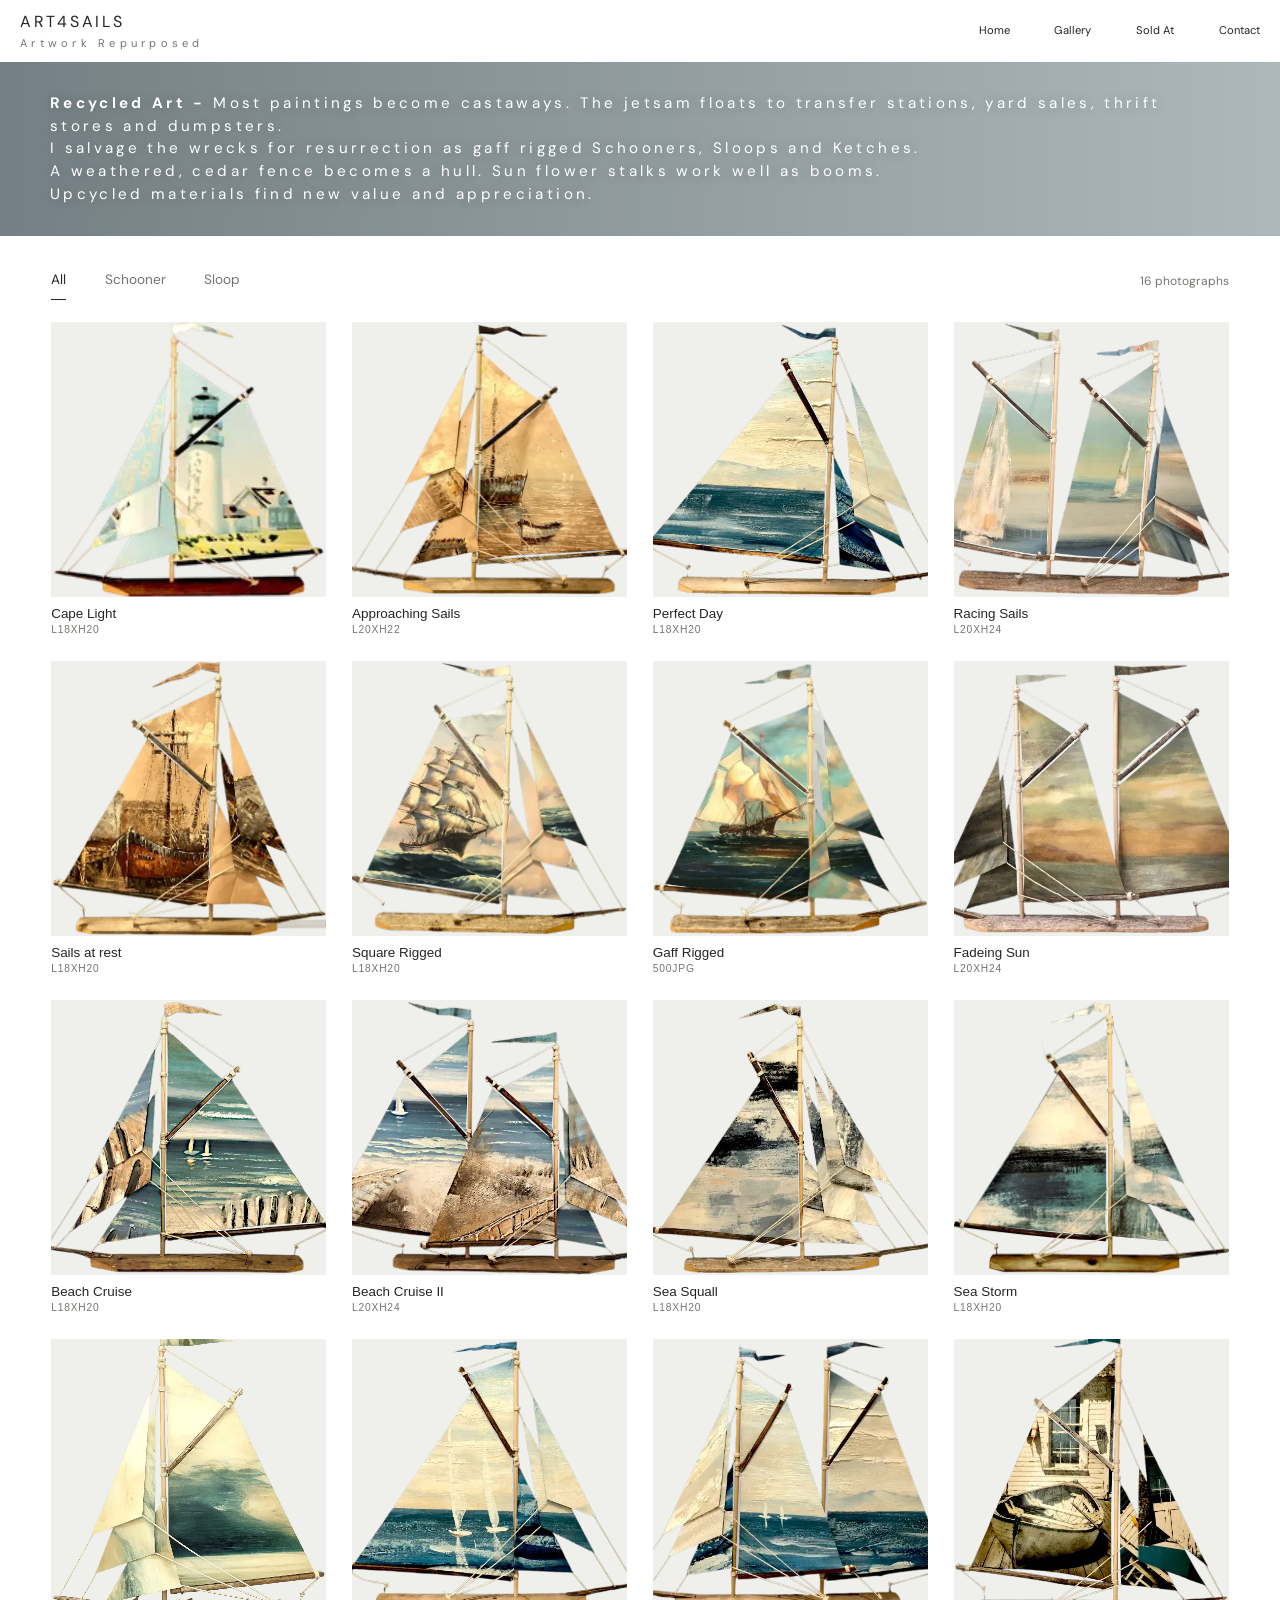
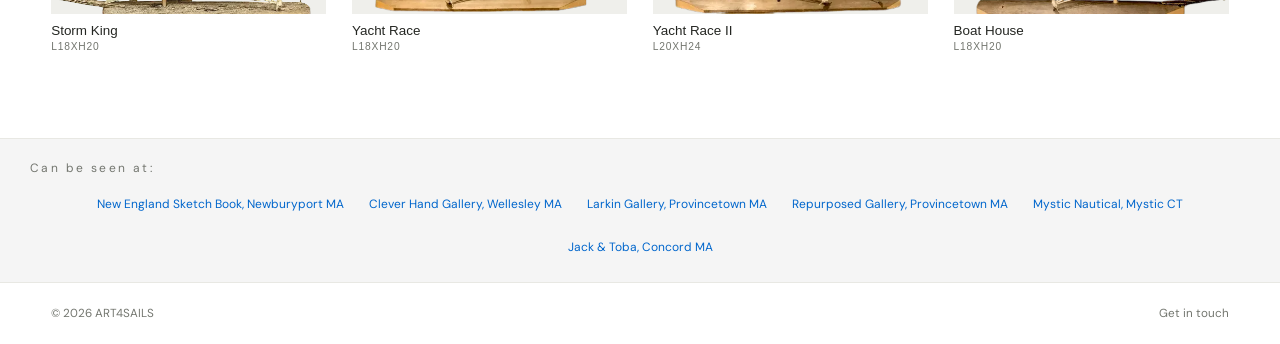
==== docs/index.html @ 1a213012 "git commit -m "add email addr and change folder name to docs."" ====
<!doctype html>
<html lang="en">
<head>
  <meta charset="utf-8">
  <!--<meta name="viewport" content="width=device-width, initial-scale=1"> -->
 <meta name="viewport" content="width=device-width, initial-scale=1.0, maximum-scale=1.0,user-scalable=0">
 <meta name="keywords" content="recycled art,upcycled art,repurposed art,handmade art,art 4 sail,art for sale,art for sail,dumpster divers">
  <meta name="description" content="A personal photography portfolio.">
  <title>Art4Sails web2 </title>
  <link rel="stylesheet" href="CSS/styles.css">
</head>
<body>
  <header class="site-header">
    <a class="brand" href="#" aria-label="Home">ART4SAILS <span>Artwork Repurposed</span></a>
    <button class="menu-toggle" id="menuToggle" aria-expanded="false" aria-controls="mainNav">Menu</button>
    <nav id="mainNav" class="main-nav" aria-label="Main navigation">
      <a href="#">Home</a><a href="#gallery">Gallery</a><a href="#about">Sold At</a><a href="mailto:rickfrankosky@comcast.net">Contact</a>
    </nav>
  </header>

  <main>
    <section class="hero" aria-label="Portfolio introduction">
      <div class="hero-copy">
        <p>
<strong>Recycled Art - </strong> Most paintings become castaways. The jetsam floats to transfer stations, yard sales, thrift stores and dumpsters. <br> I salvage the wrecks for resurrection as gaff rigged Schooners, Sloops and Ketches. 
<br>
A weathered, cedar fence becomes a hull.  Sun flower stalks work well as booms.  
<br>
Upcycled materials find new value and appreciation.</p>
      </div>
    </section>

    <section id="gallery" class="gallery-section" aria-label="Photo portfolio">
      <div class="gallery-toolbar">
        <nav id="categoryFilters" class="category-filters" aria-label="Filter gallery by category">
          <button class="filter-button active" data-category="all">All</button>
        </nav>
        <span class="gallery-count" id="galleryCount"></span>
      </div>
      <div id="galleryGrid" class="gallery-grid"></div>
      <p id="emptyMessage" class="empty-message" hidden>No photographs in this collection yet.</p>
    </section>

    <section id="about" class="about-section">
      <p class="eyebrow">Can be seen at:</p>
	  
	<div class="links-container">

    <a href="https://nesketchbook.com/" target="_blank" rel="noopener noreferrer">
         New England Sketch Book, Newburyport MA 
    </a>

    <a href="https://cleverhandgallery.com/" target="_blank" rel="noopener noreferrer">
         Clever Hand Gallery, Wellesley MA 
    </a>

    <a href="http://www.larkingallery.com/" target="_blank" rel="noopener noreferrer">
        Larkin Gallery, Provincetown MA 
    </a>

    <a href="https://repurposedonline.com/" target="_blank" rel="noopener noreferrer">
         Repurposed Gallery, Provincetown MA 
    </a>

    <a href="https://mysticnautical.com/" target="_blank" rel="noopener noreferrer">
         Mystic Nautical, Mystic CT 
    </a>
    <a  href="https://jackandtoba.com/" target="_blank" rel="noopener noreferrer"> Jack &amp; Toba, Concord MA
    </a>

</div>
</section>
  </main>

  <footer class="site-footer">
    <span>© <span id="year"></span> ART4SAILS</span>
    <span><a href="mailto:rickfrankosky@comcast.net">Get in touch</a></span>
  </footer>

  <dialog id="lightbox" class="lightbox" aria-label="Photograph viewer">
    <button class="lightbox-close" id="closeLightbox" aria-label="Close photograph viewer">×</button>
    <button class="lightbox-nav prev" id="prevPhoto" aria-label="Previous photograph">‹</button>
    <figure><img id="lightboxImage" alt=""><figcaption id="lightboxCaption"></figcaption></figure>
    <button class="lightbox-nav next" id="nextPhoto" aria-label="Next photograph">›</button>
    <div class="lightbox-counter" id="lightboxCounter"></div>
  </dialog>
  <script src="Java/script.js"></script>
</body>
</html>
---- docs/CSS/styles.css ----
@import url('https://fonts.googleapis.com/css2?family=DM+Sans:wght@400;500;600&family=Playfair+Display:wght@500&display=swap');
:root { --ink:#242622; --muted:#73766f; --paper:#fff; --line:#e8e8e3; --accent:#3d5b68; --max:1600px; }
* { box-sizing:border-box; }
html { scroll-behavior:smooth; }
body { margin:0; color:var(--ink); background:var(--paper); font-family:"DM Sans",Arial,sans-serif; line-height:1.5; }
a { color:inherit; text-decoration:none; }
.site-header { max-width:var(--max); margin:auto; padding:10px clamp(10px,4vw,20px); display:flex; align-items:center; justify-content:space-between; gap:15px; }
.brand { font-size:clamp(.50rem,2vw,1rem); font-weight:400; letter-spacing:.17em; white-space:nowrap; }
.brand span { display:block; margin-top:1px; font-size:.70rem; letter-spacing:.38em; color:var(--muted); }
.main-nav { display:flex; align-items:center; gap:clamp(20px,3.5vw,52px); font-size:.70rem; }
.main-nav a { padding:8px 0; border-bottom:1px solid transparent; }
.main-nav a:hover { border-color:var(--ink); }
.menu-toggle { display:none; border:1px solid var(--line); background:white; padding:8px 12px; font:inherit; }
.hero { min-height:clamp(20px,3vw,30px); display:flex; align-items:center; background:linear-gradient(90deg,rgba(9,23,31,.48),rgba(9,23,31,.20)),url("") center 54%/cover no-repeat, #d7e0e2; color:white; }

/*.hero h1 { margin:0; font:500 clamp(.75rem,3.4vw,1rem)/1.2 "Playfair Display",Georgia,serif; }*/

.hero-copy { width:100%; max-width:var(--max); margin:auto;padding:0px ; text-shadow:0 1px 12px rgba(0,0,0,.25); }
/*  padding:22px clamp(10px,2vw,30px) */
.hero-copy p { font-size:clamp(.75rem,1.2vw,.95rem); letter-spacing:.22em; margin:30px 50px 30px; }
.hero-copy p span { padding:10 .5em; opacity:.8; }

.gallery-section { max-width:var(--max); margin:auto; padding:26px clamp(20px,4vw,64px) 86px; }
.gallery-toolbar { display:flex; align-items:center; justify-content:space-between; gap:20px; margin-bottom:22px; }
.category-filters { display:flex; flex-wrap:wrap; gap:clamp(17px,3vw,44px); }
.filter-button { border:0; border-bottom:1px solid transparent; padding:8px 0 9px; background:transparent; color:var(--muted); font:inherit; font-size:.85rem; cursor:pointer; }
.filter-button:hover,.filter-button.active { color:var(--ink); border-color:var(--ink); }
.gallery-count { color:var(--muted); font-size:.75rem; white-space:nowrap; }
/* Uniform grid: every thumbnail uses the same 4:3 frame; object-fit crops without distortion. */
.gallery-grid { display:grid; grid-template-columns:repeat(4,minmax(0,1fr)); gap:clamp(18px,2vw,30px) clamp(14px,2vw,30px); }
.photo-card { min-width:0; border:0; padding:0; background:transparent; color:inherit; text-align:left; cursor:pointer; }
.photo-card img { display:block; width:100%; aspect-ratio:4/4; object-fit:cover; background:#efefeb; transition:opacity .2s ease; }
.photo-card:hover img { opacity:.86; }
.photo-title { display:block; margin-top:9px; font-size:.84rem; font-weight:400; }
.photo-category { display:block; margin-top:3px; color:var(--muted); font-size:.64rem; letter-spacing:.08em; text-transform:uppercase; }
.empty-message { color:var(--muted); padding:28px 0; }

/*.about-section { border-top:1px solid var(--line); max-width:var(--max); margin:auto; padding:20px clamp(10px,4vw,20px) 46px;background-color: #f5f5f5;}*/

.about-section { border-top:1px solid var(--line); max-width:var(--max); margin:auto; padding:20px clamp(20px,4vw,30px) 20px; background-color: #f5f5f5; }
.eyebrow { margin:0 0 12px; color:var(--muted); font-size:.75rem; letter-spacing:.2em; }

.links-container {
    display: flex;
    flex-direction: row;
    flex-wrap: wrap;
    justify-content: center;
    align-items: center;
    gap: 15px;
    padding: 1px;
    width: 100%;
    box-sizing: border-box;
    background-color: #f5f5f5; }

/* Style individual links 
.links-container a {
    display: inline-block;
    padding: 10px 20px;
    background-color: #336699;
    color: white;
    text-decoration: none;
    border-radius: 5px;
    font-family: Arial, sans-serif;
    font-size: 16px; }  */
	
.links-container a { color: #0066cc; background: none; padding: 5px; text-decoration: none; font-size: 12px; }	

/* Change appearance when mouse hovers 
.links-container a:hover {
    background-color: #224466; }  */
	
.links-container a:hover { color: #cc3300; }

/* Keyboard focus */
.links-container a:focus-visible {
    outline: 3px solid orange;
    outline-offset: 3px; }
	
/* for iphones  */
@media (max-width: 560px) {
    .links-container { flex-direction: column; align-items: stretch; gap: 10px; }
    .links-container a { text-align: center; } }	
	

.site-footer { border-top:1px solid var(--line); padding:22px clamp(20px,4vw,64px); display:flex; justify-content:space-between; gap:18px; color:var(--muted); font-size:.73rem; }
.site-footer a:hover { color:var(--ink); }
.lightbox { position:fixed; border:0; padding:48px 64px 35px; width:100vw; height:100vh; max-width:none; max-height:none; margin:0; background:rgba(15,17,17,.97); color:white; overflow:hidden; }
.lightbox::backdrop { background:rgba(0,0,0,.9); }
.lightbox figure { height:100%; margin:0; display:flex; flex-direction:column; justify-content:center; align-items:center; gap:12px; }
.lightbox figure img { max-width:100%; max-height:calc(100vh - 125px); width:auto; height:auto; object-fit:contain; }
.lightbox figcaption { color:#e4e4e0; font-size:.86rem; text-align:center; }
.lightbox-close,.lightbox-nav { position:absolute; z-index:2; border:0; background:transparent; color:white; cursor:pointer; line-height:1; }
.lightbox-close { top:18px; right:24px; font-size:2.4rem; }
.lightbox-nav { top:50%; transform:translateY(-50%); padding:10px; font-size:3.2rem; }
.lightbox-nav.prev { left:16px; } .lightbox-nav.next { right:16px; }
.lightbox-counter { position:absolute; bottom:15px; left:0; right:0; text-align:center; color:#aaa; font-size:.75rem; }
@media(max-width:1100px) { .gallery-grid { grid-template-columns:repeat(3,minmax(0,1fr)); } }
@media(max-width:760px) { .gallery-grid { grid-template-columns:repeat(2,minmax(0,1fr)); } .hero { min-height:220px; } }
@media(max-width:560px) {
  .site-header { padding-top:17px; padding-bottom:17px; position:relative; }
  .brand { font-size:.95rem; letter-spacing:.12em; } .brand span { font-size:.55rem; letter-spacing:.28em; }
  .menu-toggle { display:block; }
  .main-nav { display:none; position:absolute; z-index:5; top:100%; left:0; right:0; padding:15px 22px 20px; background:white; border-top:1px solid var(--line); flex-direction:column; align-items:flex-start; gap:10px; }
  .main-nav.open { display:flex; }
  
  .hero { min-height:190px; }
  .gallery-toolbar { align-items:flex-start; flex-direction:column; gap:8px; }
  .category-filters { gap:18px; }
  .gallery-grid { gap:20px 12px; }
  .photo-title { font-size:.78rem; }
  .photo-category { font-size:.58rem; }
  .lightbox { padding:50px 30px 38px; }
  .lightbox figure img { max-width:100%; max-height:calc(100vh - 135px); }
  .lightbox-nav.prev { left:0; } .lightbox-nav.next { right:0; }
  .site-footer { flex-direction:column; gap:4px; }
}
@media(prefers-reduced-motion:reduce) { html{scroll-behavior:auto} *,*::before,*::after{transition-duration:.01ms!important} }
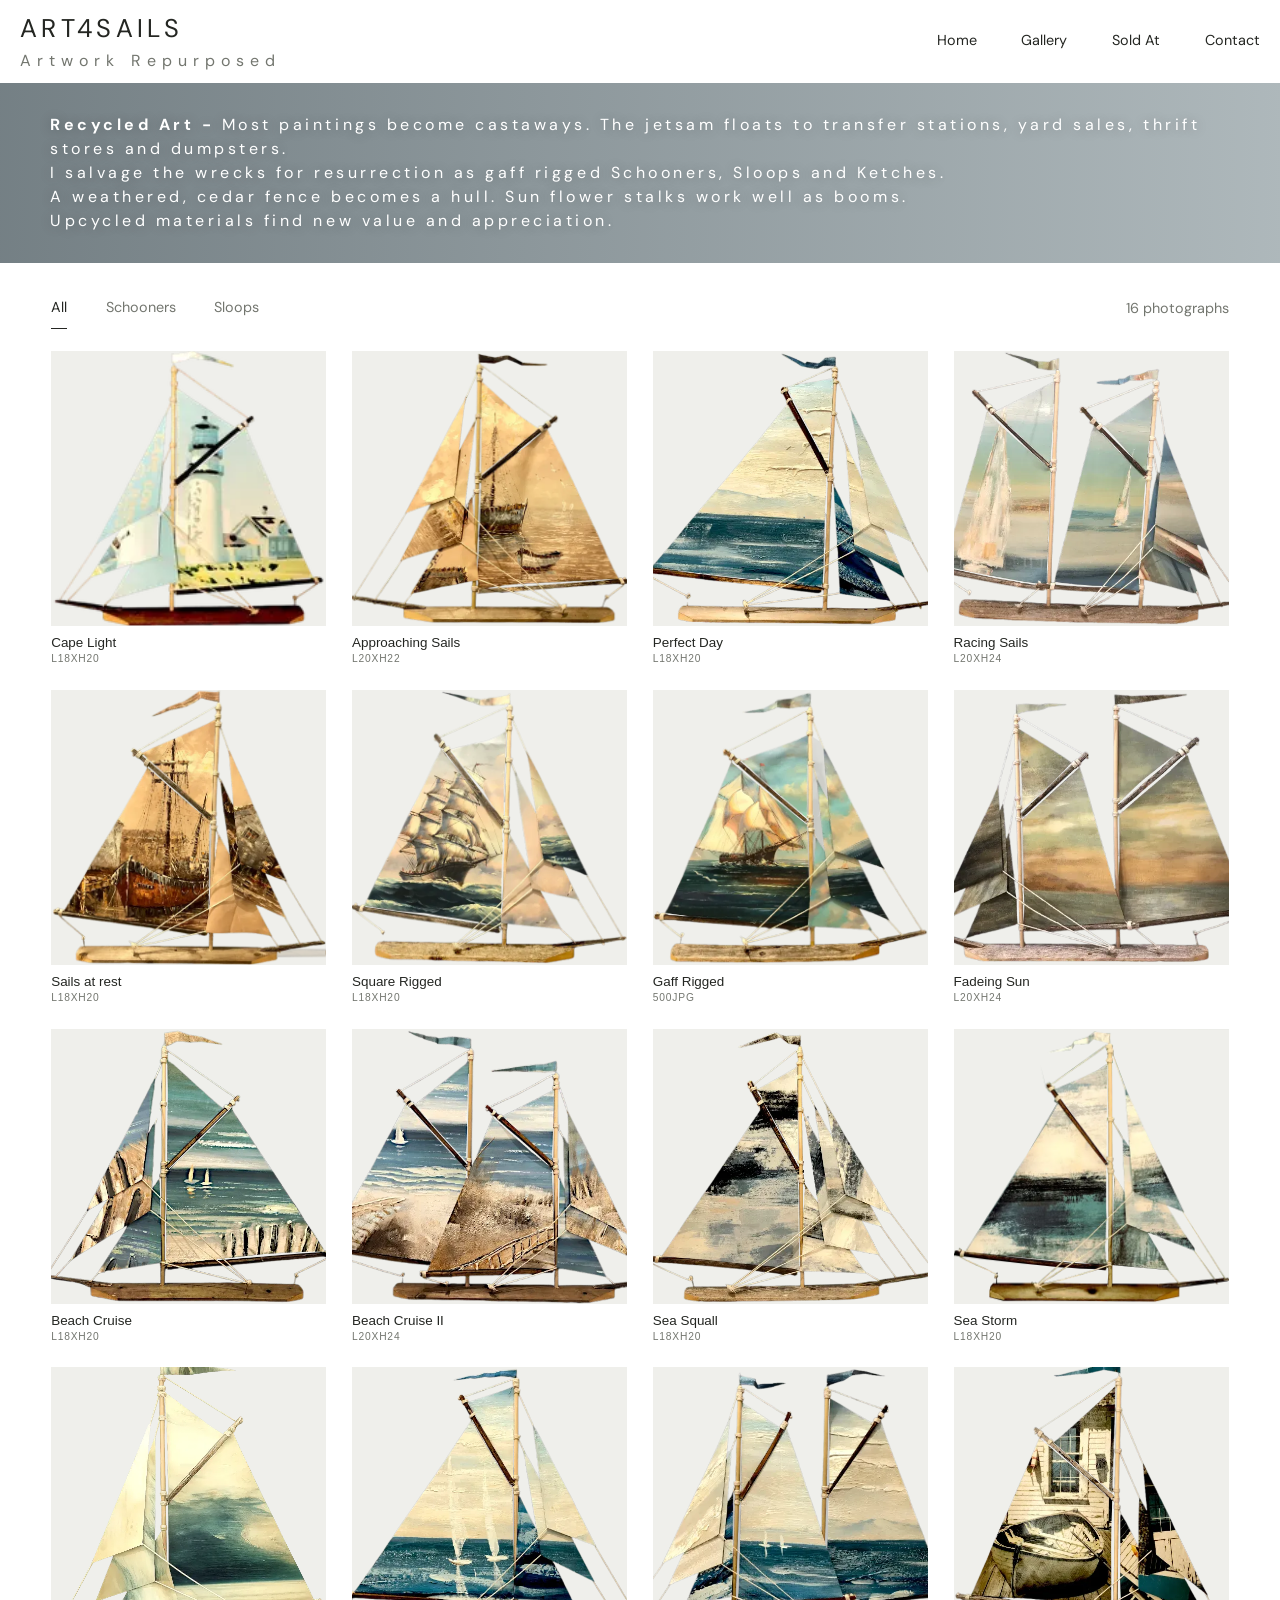
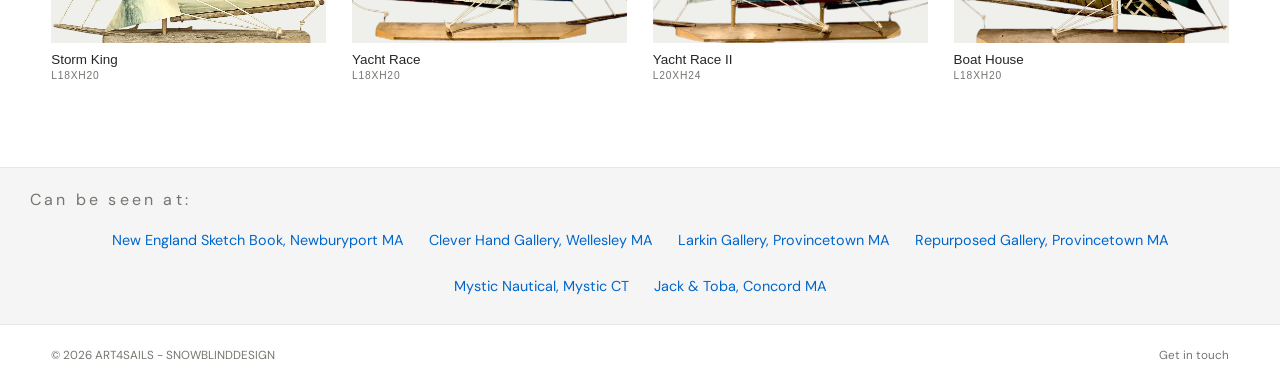
==== commit e765a501: "add new index.html to /docs/ Signed-off-by: Art4Sails <162747181+Art4Sails@users.noreply.github.com>" ====
--- a/docs/index.html
+++ b/docs/index.html
@@ -14,7 +14,10 @@
     <a class="brand" href="#" aria-label="Home">ART4SAILS <span>Artwork Repurposed</span></a>
     <button class="menu-toggle" id="menuToggle" aria-expanded="false" aria-controls="mainNav">Menu</button>
     <nav id="mainNav" class="main-nav" aria-label="Main navigation">
-      <a href="#">Home</a><a href="#gallery">Gallery</a><a href="#about">Sold At</a><a href="mailto:rickfrankosky@comcast.net">Contact</a>
+      <a href="#">Home</a>
+	  <a href="#gallery">Gallery</a>
+	  <a href="#about">Sold At</a>
+	  <a href="mailto:rickfrankosky@comcast.net">Contact</a>
     </nav>
   </header>
 
@@ -73,7 +76,7 @@
   </main>
 
   <footer class="site-footer">
-    <span>© <span id="year"></span> ART4SAILS</span>
+    <span>© <span id="year"></span> ART4SAILS - SNOWBLINDDESIGN</span>
     <span><a href="mailto:rickfrankosky@comcast.net">Get in touch</a></span>
   </footer>
 
--- a/docs/CSS/styles.css
+++ b/docs/CSS/styles.css
@@ -2,12 +2,12 @@
 :root { --ink:#242622; --muted:#73766f; --paper:#fff; --line:#e8e8e3; --accent:#3d5b68; --max:1600px; }
 * { box-sizing:border-box; }
 html { scroll-behavior:smooth; }
-body { margin:0; color:var(--ink); background:var(--paper); font-family:"DM Sans",Arial,sans-serif; line-height:1.5; }
+body { margin:0; color:var(--ink); background:var(--paper); font-family:"DM Sans",Arial,sans-serif; line-height:1.5; font-size:16px;}
 a { color:inherit; text-decoration:none; }
 .site-header { max-width:var(--max); margin:auto; padding:10px clamp(10px,4vw,20px); display:flex; align-items:center; justify-content:space-between; gap:15px; }
-.brand { font-size:clamp(.50rem,2vw,1rem); font-weight:400; letter-spacing:.17em; white-space:nowrap; }
-.brand span { display:block; margin-top:1px; font-size:.70rem; letter-spacing:.38em; color:var(--muted); }
-.main-nav { display:flex; align-items:center; gap:clamp(20px,3.5vw,52px); font-size:.70rem; }
+.brand { font-size:clamp(1rem,2vw,2.5rem); font-weight:400; letter-spacing:.17em; white-space:nowrap; }
+.brand span { display:block; margin-top:1px; font-size:1rem; letter-spacing:.38em; color:var(--muted); }
+.main-nav { display:flex; align-items:center; gap:clamp(20px,3.5vw,52px); font-size:.90rem; }
 .main-nav a { padding:8px 0; border-bottom:1px solid transparent; }
 .main-nav a:hover { border-color:var(--ink); }
 .menu-toggle { display:none; border:1px solid var(--line); background:white; padding:8px 12px; font:inherit; }
@@ -17,15 +17,15 @@
 
 .hero-copy { width:100%; max-width:var(--max); margin:auto;padding:0px ; text-shadow:0 1px 12px rgba(0,0,0,.25); }
 /*  padding:22px clamp(10px,2vw,30px) */
-.hero-copy p { font-size:clamp(.75rem,1.2vw,.95rem); letter-spacing:.22em; margin:30px 50px 30px; }
+.hero-copy p { font-size:clamp(1rem,1.2vw,1.5rem); letter-spacing:.22em; margin:30px 50px 30px; }
 .hero-copy p span { padding:10 .5em; opacity:.8; }
 
 .gallery-section { max-width:var(--max); margin:auto; padding:26px clamp(20px,4vw,64px) 86px; }
 .gallery-toolbar { display:flex; align-items:center; justify-content:space-between; gap:20px; margin-bottom:22px; }
 .category-filters { display:flex; flex-wrap:wrap; gap:clamp(17px,3vw,44px); }
-.filter-button { border:0; border-bottom:1px solid transparent; padding:8px 0 9px; background:transparent; color:var(--muted); font:inherit; font-size:.85rem; cursor:pointer; }
+.filter-button { border:0; border-bottom:1px solid transparent; padding:8px 0 9px; background:transparent; color:var(--muted); font:inherit; font-size:.90rem; cursor:pointer; }
 .filter-button:hover,.filter-button.active { color:var(--ink); border-color:var(--ink); }
-.gallery-count { color:var(--muted); font-size:.75rem; white-space:nowrap; }
+.gallery-count { color:var(--muted); font-size:.90rem; white-space:nowrap; }
 /* Uniform grid: every thumbnail uses the same 4:3 frame; object-fit crops without distortion. */
 .gallery-grid { display:grid; grid-template-columns:repeat(4,minmax(0,1fr)); gap:clamp(18px,2vw,30px) clamp(14px,2vw,30px); }
 .photo-card { min-width:0; border:0; padding:0; background:transparent; color:inherit; text-align:left; cursor:pointer; }
@@ -38,7 +38,7 @@
 /*.about-section { border-top:1px solid var(--line); max-width:var(--max); margin:auto; padding:20px clamp(10px,4vw,20px) 46px;background-color: #f5f5f5;}*/
 
 .about-section { border-top:1px solid var(--line); max-width:var(--max); margin:auto; padding:20px clamp(20px,4vw,30px) 20px; background-color: #f5f5f5; }
-.eyebrow { margin:0 0 12px; color:var(--muted); font-size:.75rem; letter-spacing:.2em; }
+.eyebrow { margin:0 0 12px; color:var(--muted); font-size:1rem; letter-spacing:.2em; }
 
 .links-container {
     display: flex;
@@ -52,22 +52,8 @@
     box-sizing: border-box;
     background-color: #f5f5f5; }
 
-/* Style individual links 
-.links-container a {
-    display: inline-block;
-    padding: 10px 20px;
-    background-color: #336699;
-    color: white;
-    text-decoration: none;
-    border-radius: 5px;
-    font-family: Arial, sans-serif;
-    font-size: 16px; }  */
 	
-.links-container a { color: #0066cc; background: none; padding: 5px; text-decoration: none; font-size: 12px; }	
-
-/* Change appearance when mouse hovers 
-.links-container a:hover {
-    background-color: #224466; }  */
+.links-container a { color: #0066cc; background: none; padding: 5px; text-decoration: none; font-size: .90rem; }	
 	
 .links-container a:hover { color: #cc3300; }
 
